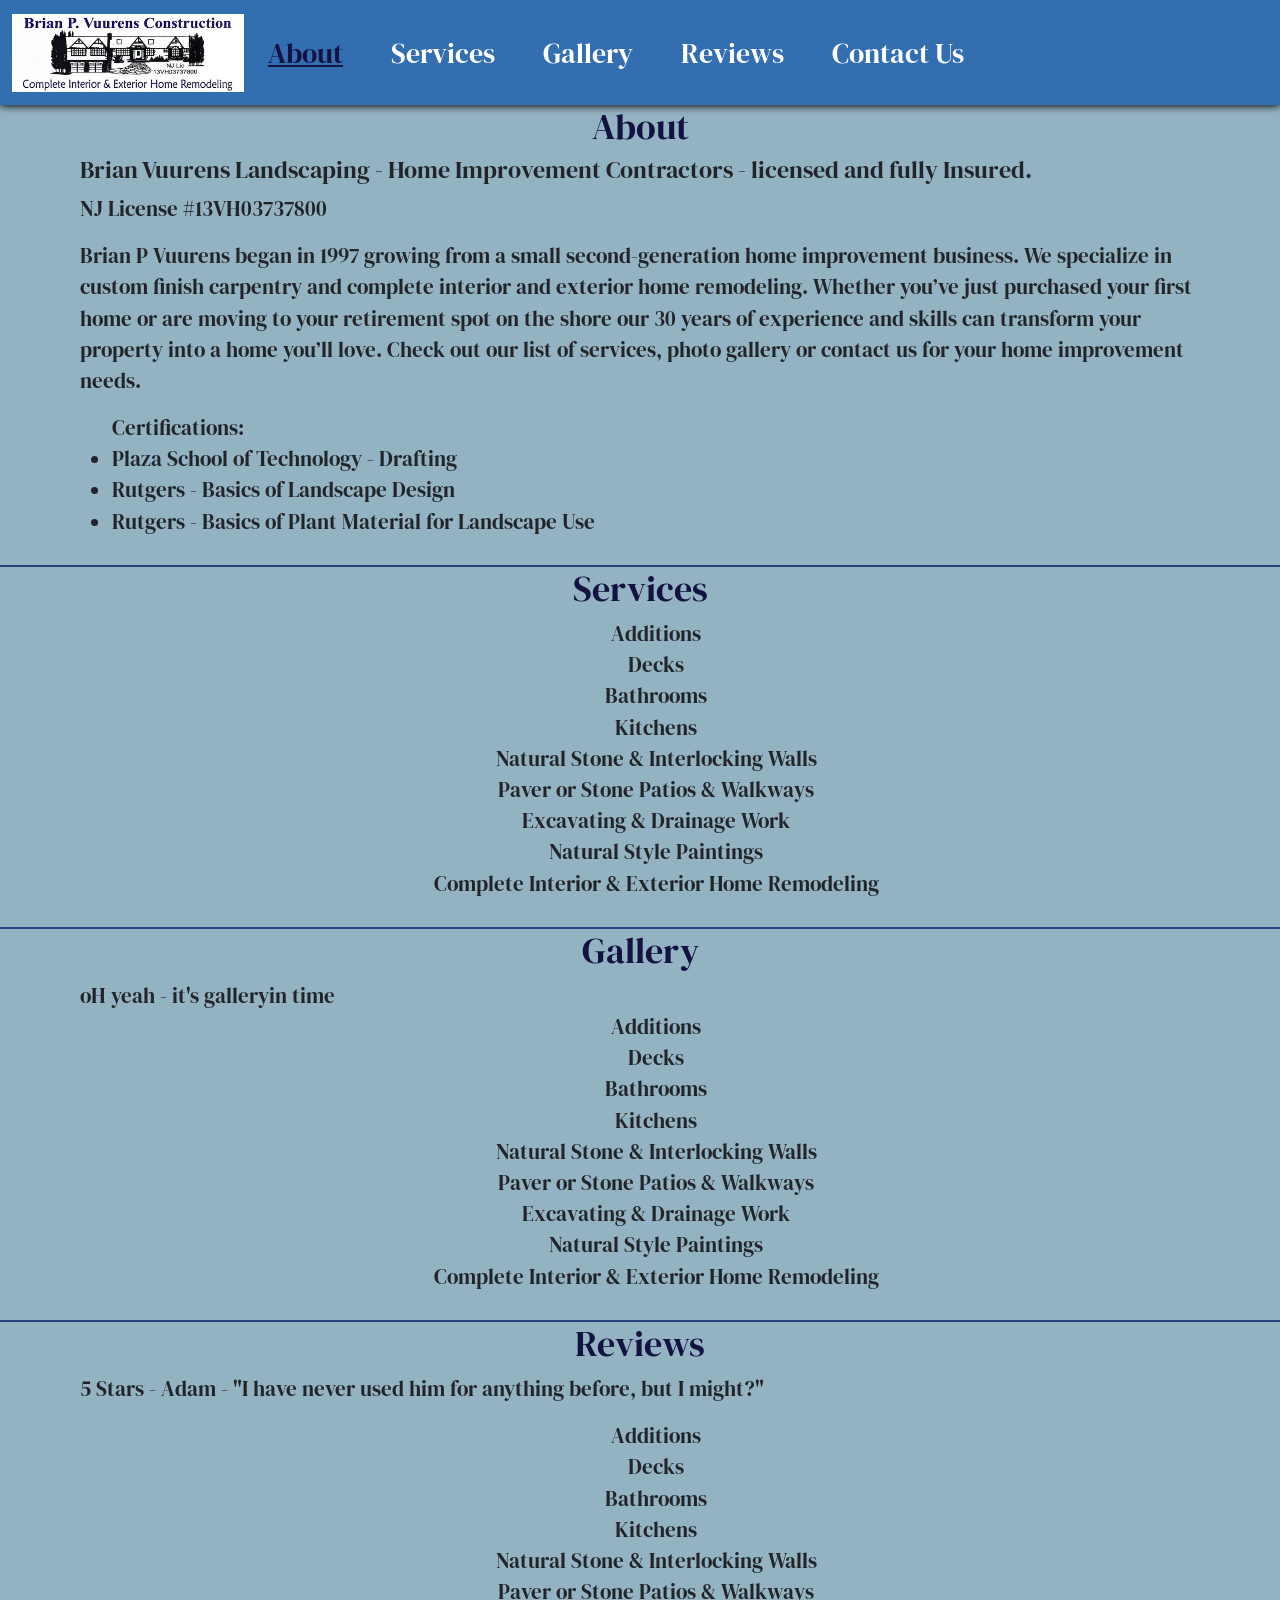
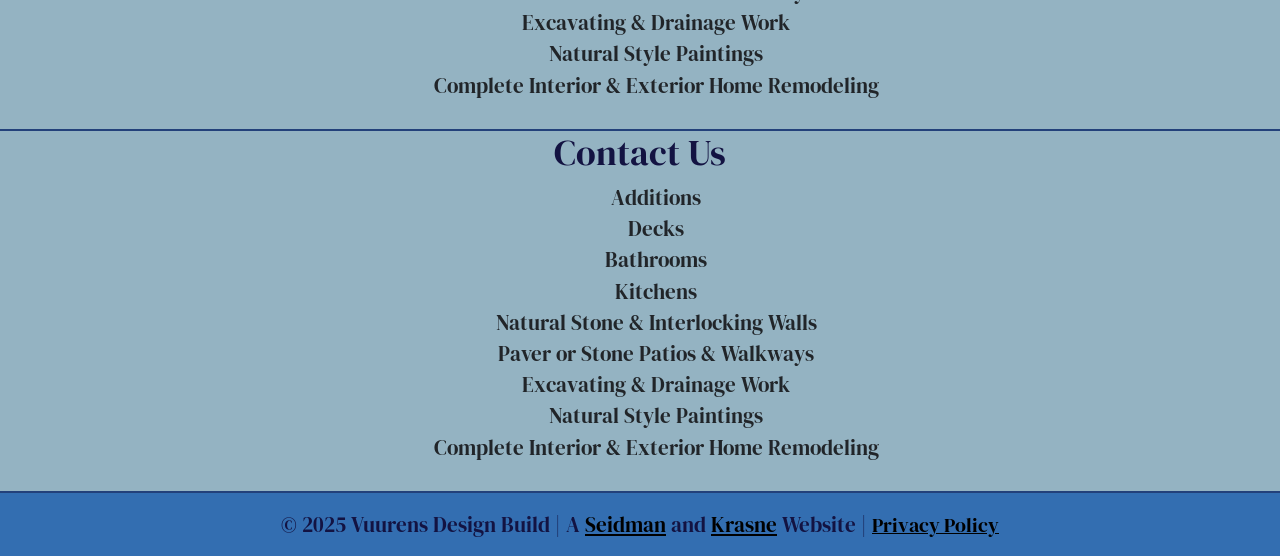
==== index.html @ 0d165ad2 "Add some pics and stuff" ====
<!DOCTYPE html>
<html lang="en">
<head>
  <meta charset="UTF-8">
  <meta name="viewport" content="width=device-width, initial-scale=1.0">
  <title>Vuurens Design Build</title>
  <link href="https://cdn.jsdelivr.net/npm/bootstrap@5.3.8/dist/css/bootstrap.min.css" rel="stylesheet" integrity="sha384-sRIl4kxILFvY47J16cr9ZwB07vP4J8+LH7qKQnuqkuIAvNWLzeN8tE5YBujZqJLB" crossorigin="anonymous">
  <link rel="stylesheet" href="styles.css">
  <link rel="apple-touch-icon" sizes="180x180" href="apple-touch-icon.png">
  <link rel="icon" type="image/png" sizes="32x32" href="favicon-32x32.png">
  <link rel="icon" type="image/png" sizes="16x16" href="favicon-16x16.png">
  <link rel="preconnect" href="https://fonts.googleapis.com">
  <link rel="preconnect" href="https://fonts.gstatic.com" crossorigin>
  <link href="https://fonts.googleapis.com/css2?family=DM+Serif+Display:ital@0;1&display=swap" rel="stylesheet">
  <link rel="manifest" href="/site.webmanifest">
  <script src="/images/images-list.js"></script>
  <script src="https://ajax.googleapis.com/ajax/libs/jquery/3.7.1/jquery.min.js"></script>
</head>
<body>
  <nav class="navbar navbar-expand-lg">
    <div class="container-fluid">
      <a class="navbar-brand" href="#">
        <!-- TODO Fix the size -->
        <img src="logo.png" alt="Logo" width="232" height="78" class="d-inline-block align-text-top">
      </a>
      <button class="navbar-toggler" type="button" data-bs-toggle="collapse" data-bs-target="#navbarNav" aria-controls="navbarNav" aria-expanded="false" aria-label="Toggle navigation">
        <span class="navbar-toggler-icon"></span>
      </button>
      <div class="collapse navbar-collapse" id="navbarNav">
        <ul class="navbar-nav">
          <li class="nav-item">
            <a class="nav-link active" aria-current="page" href="#about">About</a>
          </li>
          <li class="nav-item">
            <a class="nav-link" href="#services">Services</a>
          </li>
          <li class="nav-item">
            <a class="nav-link" href="#gallery">Gallery</a>
          </li>
          <li class="nav-item">
            <a class="nav-link" href="#reviews">Reviews</a>
          </li>
          <li class="nav-item">
            <a class="nav-link" href="#contactUs">Contact Us</a>
          </li>
        </ul>
      </div>
    </div>
  </nav>

  <div id="about" class="card">
    <h1>About</h1>
    <h4>Brian Vuurens Landscaping - Home Improvement Contractors - licensed and fully Insured.</h2>
    <p>NJ License #13VH03737800</p>
    <p>Brian P Vuurens began in 1997 growing from a small second-generation home improvement business. We specialize in custom finish carpentry and complete interior and exterior home remodeling. Whether you’ve just purchased your first home or are moving to your retirement spot on the shore our 30 years of experience and skills can transform your property into a home you’ll love. Check out our list of services, photo gallery or contact us for your home improvement needs.</p>
    <ul>
      Certifications:
      <li>Plaza School of Technology - Drafting</li>
      <li>Rutgers - Basics of Landscape Design</li>
      <li>Rutgers - Basics of Plant Material for Landscape Use</li>
    </ul>
  </div>

  <div id="services" class="card">
    <h1>Services</h1>
    <ul id="offered-services" class="text-center">
      <li>Additions</li>
      <li>Decks</li>
      <li>Bathrooms</li>
      <li>Kitchens</li>
      <li>Natural Stone & Interlocking Walls</li>
      <li>Paver or Stone Patios & Walkways</li>
      <li>Excavating & Drainage Work</li>
      <li>Natural Style Paintings</li>
      <li>Complete Interior & Exterior Home Remodeling</li>
    </ul>
  </div>

  <div id="gallery" class="card">
    <h1>Gallery</h1>
    <div id="tempLinks"></div>
    oH yeah - it's galleryin time
    <ul id="offered-services" class="text-center">
      <li>Additions</li>
      <li>Decks</li>
      <li>Bathrooms</li>
      <li>Kitchens</li>
      <li>Natural Stone & Interlocking Walls</li>
      <li>Paver or Stone Patios & Walkways</li>
      <li>Excavating & Drainage Work</li>
      <li>Natural Style Paintings</li>
      <li>Complete Interior & Exterior Home Remodeling</li>
    </ul>
  </div>

  <div id="reviews" class="card">
    <h1>Reviews</h1>
    <p>5 Stars - Adam - "I have never used him for anything before, but I might?"</p>
    <ul id="offered-services" class="text-center">
      <li>Additions</li>
      <li>Decks</li>
      <li>Bathrooms</li>
      <li>Kitchens</li>
      <li>Natural Stone & Interlocking Walls</li>
      <li>Paver or Stone Patios & Walkways</li>
      <li>Excavating & Drainage Work</li>
      <li>Natural Style Paintings</li>
      <li>Complete Interior & Exterior Home Remodeling</li>
    </ul>
  </div>

  <div id="contactUs" class="card">
    <h1>Contact Us</h1>
    <ul id="offered-services" class="text-center">
      <li>Additions</li>
      <li>Decks</li>
      <li>Bathrooms</li>
      <li>Kitchens</li>
      <li>Natural Stone & Interlocking Walls</li>
      <li>Paver or Stone Patios & Walkways</li>
      <li>Excavating & Drainage Work</li>
      <li>Natural Style Paintings</li>
      <li>Complete Interior & Exterior Home Remodeling</li>
    </ul>
  </div>

  <footer class="text-center text-lg-start">
    <div class="text-center p-3">
      © 2025 Vuurens Design Build | A <a href="https://seidman-ad.am" target="_blank" style="color: black;">Seidman</a> and <a href="https://zachkrasne.com" target="_blank" style="color: black;">Krasne</a> Website | <a href="/privacy.html" target="_blank" style="font-size: 0.95em; color: black;">Privacy Policy</a>
    </div>
  </footer>

  <script>
    $(document).ready(() => {
      $('a.nav-link').click(function() {
        $('a.nav-link').removeClass('active')
        $(this).addClass('active')
      })
    })
  </script>
<!-- Bootstrap Scripts -->
  <script src="https://cdn.jsdelivr.net/npm/bootstrap@5.3.8/dist/js/bootstrap.bundle.min.js" integrity="sha384-FKyoEForCGlyvwx9Hj09JcYn3nv7wiPVlz7YYwJrWVcXK/BmnVDxM+D2scQbITxI" crossorigin="anonymous"></script>
  <script src="https://cdn.jsdelivr.net/npm/@popperjs/core@2.11.8/dist/umd/popper.min.js" integrity="sha384-I7E8VVD/ismYTF4hNIPjVp/Zjvgyol6VFvRkX/vR+Vc4jQkC+hVqc2pM8ODewa9r" crossorigin="anonymous"></script>
  <script src="https://cdn.jsdelivr.net/npm/bootstrap@5.3.8/dist/js/bootstrap.min.js" integrity="sha384-G/EV+4j2dNv+tEPo3++6LCgdCROaejBqfUeNjuKAiuXbjrxilcCdDz6ZAVfHWe1Y" crossorigin="anonymous"></script>
</body>
</html>
---- styles.css ----
:root {
    /* Color Palette */
    --main-blue: #336EB1;
    --black: #000000;
    --white: #FFFFFF;
    --dark-blue: #23417A;
    --darker-blue: #131342;
    --blue-gray: #526586;
    --light-blue: #94B3C2;
}

.navbar {
    position: sticky;
    top: 0;
    box-shadow: 0 1px 8px var(--black);
    z-index: 9;
}

nav {
    background-color: var(--main-blue);
}

body {
    background-color: var(--light-blue);
    color: var(--darker-blue);
    font-family: "DM Serif Display", serif;
    font-weight: 400;
    font-size: 1.3rem;
}

ul {
    li {
        .nav-link {
            color: var(--white);
            font-size: 1.75rem;
            margin-right: 2rem;
        }
        
        .active {
            color: var(--darker-blue) !important;
            text-decoration: underline;
        }
    }
}

.card {
    background-color: var(--light-blue);
    /* color: var(--darker-blue); */
    padding: 0.75rem 5rem;
    border: none;
    border-bottom: 2px solid var(--dark-blue);
    border-radius: 0;
    h1 {
        text-align: center;
        font-size: 2.25rem;
        color: var(--darker-blue);
    }

    padding-top: 100px;
    margin-top: -100px;
    -webkit-background-clip: content-box;
    background-clip: content-box;
}

footer {
    background-color: var(--main-blue);
    width: 100%;
}

ul#offered-services li {
    list-style-type: none;
}
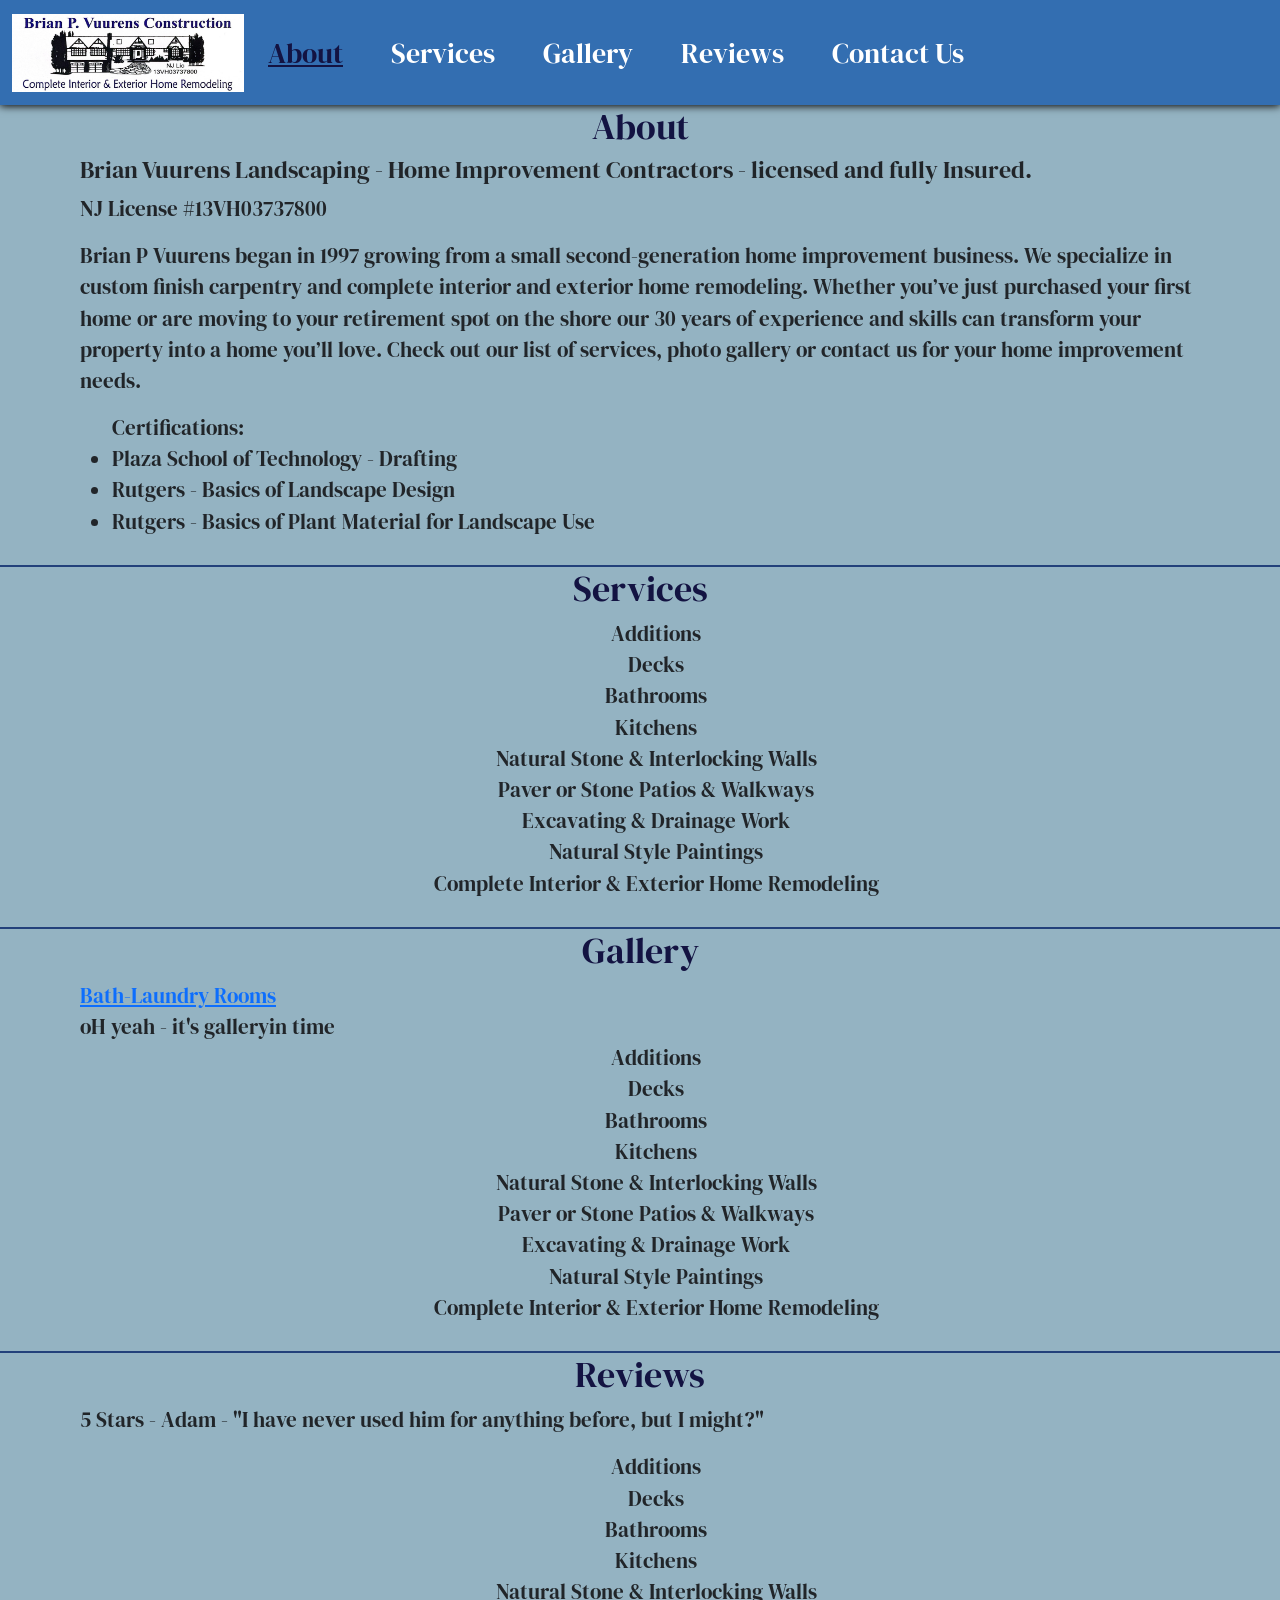
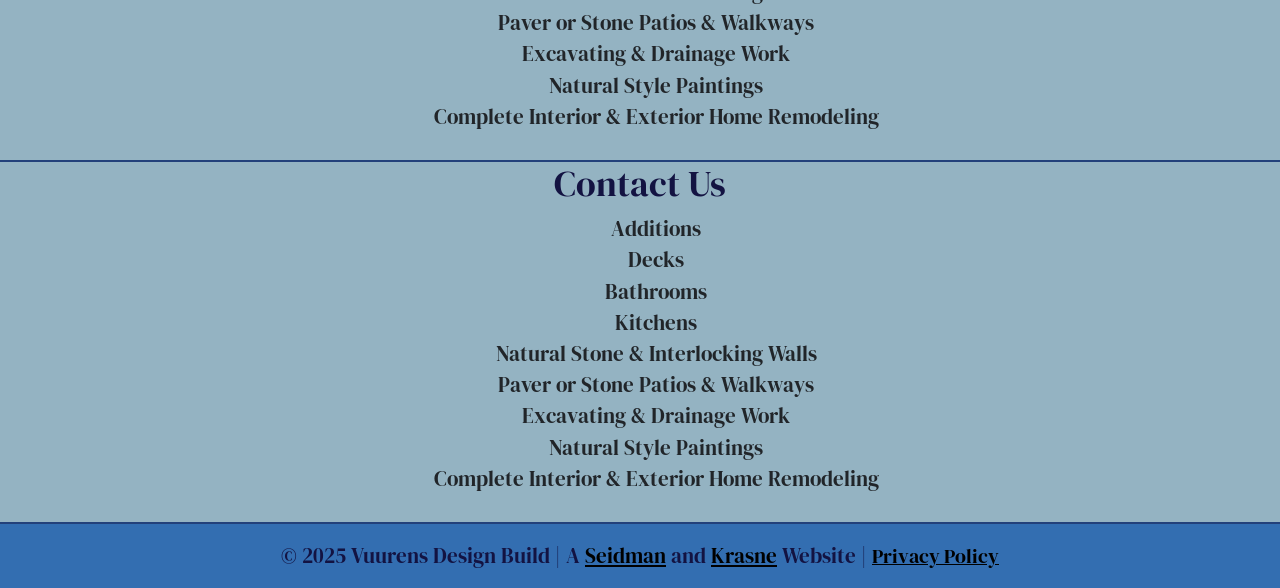
==== commit 441bd63a: "Add more jquery to load images" ====
--- a/index.html
+++ b/index.html
@@ -21,7 +21,7 @@
     <div class="container-fluid">
       <a class="navbar-brand" href="#">
         <!-- TODO Fix the size -->
-        <img src="logo.png" alt="Logo" width="232" height="78" class="d-inline-block align-text-top">
+        <img src="logo.png" alt="Logo" width="232" height="78" class="d-inline-block align-text-top" id="main-logo">
       </a>
       <button class="navbar-toggler" type="button" data-bs-toggle="collapse" data-bs-target="#navbarNav" aria-controls="navbarNav" aria-expanded="false" aria-label="Toggle navigation">
         <span class="navbar-toggler-icon"></span>
@@ -126,7 +126,7 @@
 
   <footer class="text-center text-lg-start">
     <div class="text-center p-3">
-      © 2025 Vuurens Design Build | A <a href="https://seidman-ad.am" target="_blank" style="color: black;">Seidman</a> and <a href="https://zachkrasne.com" target="_blank" style="color: black;">Krasne</a> Website | <a href="/privacy.html" target="_blank" style="font-size: 0.95em; color: black;">Privacy Policy</a>
+      © 2025 Vuurens Design Build | A <a href="https://seidman-ad.am/" target="_blank" style="color: black;">Seidman</a> and <a href="https://zachkrasne.com/" target="_blank" style="color: black;">Krasne</a> Website | <a href="/privacy.html" target="_blank" style="font-size: 0.95em; color: black;">Privacy Policy</a>
     </div>
   </footer>
 
@@ -136,6 +136,16 @@
         $('a.nav-link').removeClass('active')
         $(this).addClass('active')
       })
+      $('img#main-logo').click(function() {
+        $('a.nav-link').removeClass('active')
+      })
+      if (typeof galleryPhotos !== 'object') {
+        console.error('Cannot load gallery!');
+        return;
+      }
+      Object.entries(galleryPhotos).forEach(([name, obj]) => {
+        $('div#tempLinks').append(`<a href="gallery.html?${name}">${obj.title}</a>`)
+      });
     })
   </script>
 <!-- Bootstrap Scripts -->
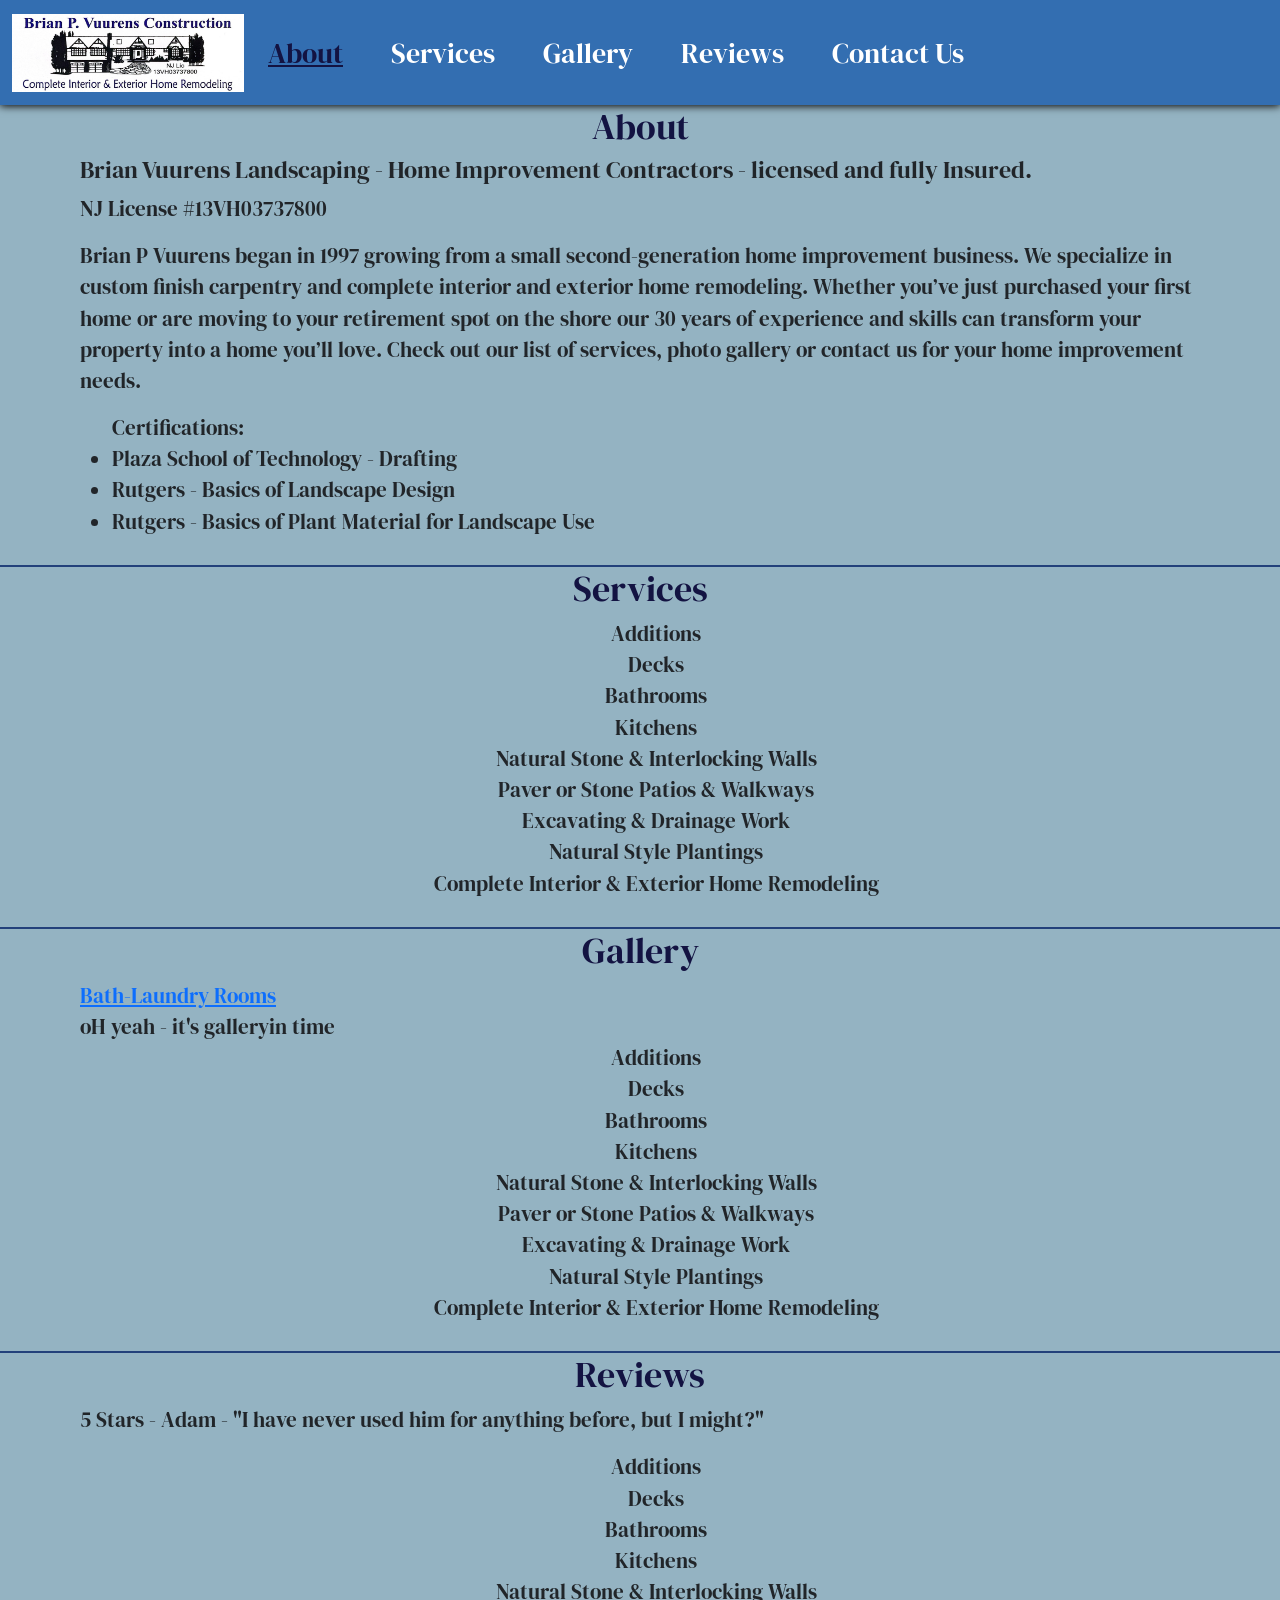
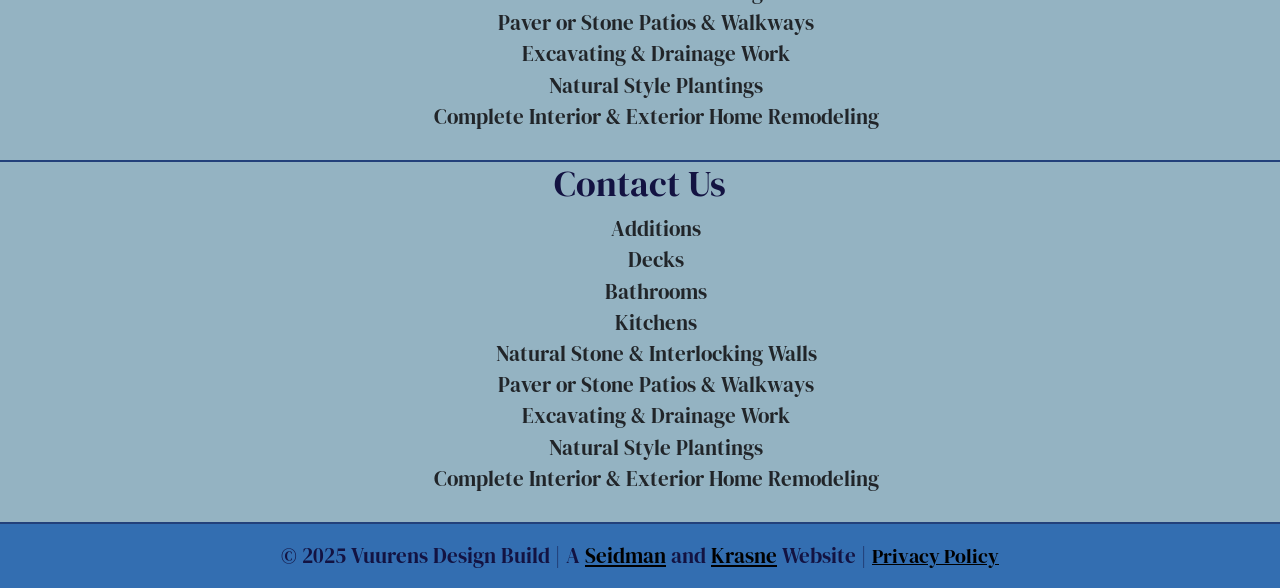
==== commit 211dc60b: "Paintings" ====
--- a/index.html
+++ b/index.html
@@ -71,7 +71,7 @@
       <li>Natural Stone & Interlocking Walls</li>
       <li>Paver or Stone Patios & Walkways</li>
       <li>Excavating & Drainage Work</li>
-      <li>Natural Style Paintings</li>
+      <li>Natural Style Plantings</li>
       <li>Complete Interior & Exterior Home Remodeling</li>
     </ul>
   </div>
@@ -88,7 +88,7 @@
       <li>Natural Stone & Interlocking Walls</li>
       <li>Paver or Stone Patios & Walkways</li>
       <li>Excavating & Drainage Work</li>
-      <li>Natural Style Paintings</li>
+      <li>Natural Style Plantings</li>
       <li>Complete Interior & Exterior Home Remodeling</li>
     </ul>
   </div>
@@ -104,7 +104,7 @@
       <li>Natural Stone & Interlocking Walls</li>
       <li>Paver or Stone Patios & Walkways</li>
       <li>Excavating & Drainage Work</li>
-      <li>Natural Style Paintings</li>
+      <li>Natural Style Plantings</li>
       <li>Complete Interior & Exterior Home Remodeling</li>
     </ul>
   </div>
@@ -119,7 +119,7 @@
       <li>Natural Stone & Interlocking Walls</li>
       <li>Paver or Stone Patios & Walkways</li>
       <li>Excavating & Drainage Work</li>
-      <li>Natural Style Paintings</li>
+      <li>Natural Style Plantings</li>
       <li>Complete Interior & Exterior Home Remodeling</li>
     </ul>
   </div>
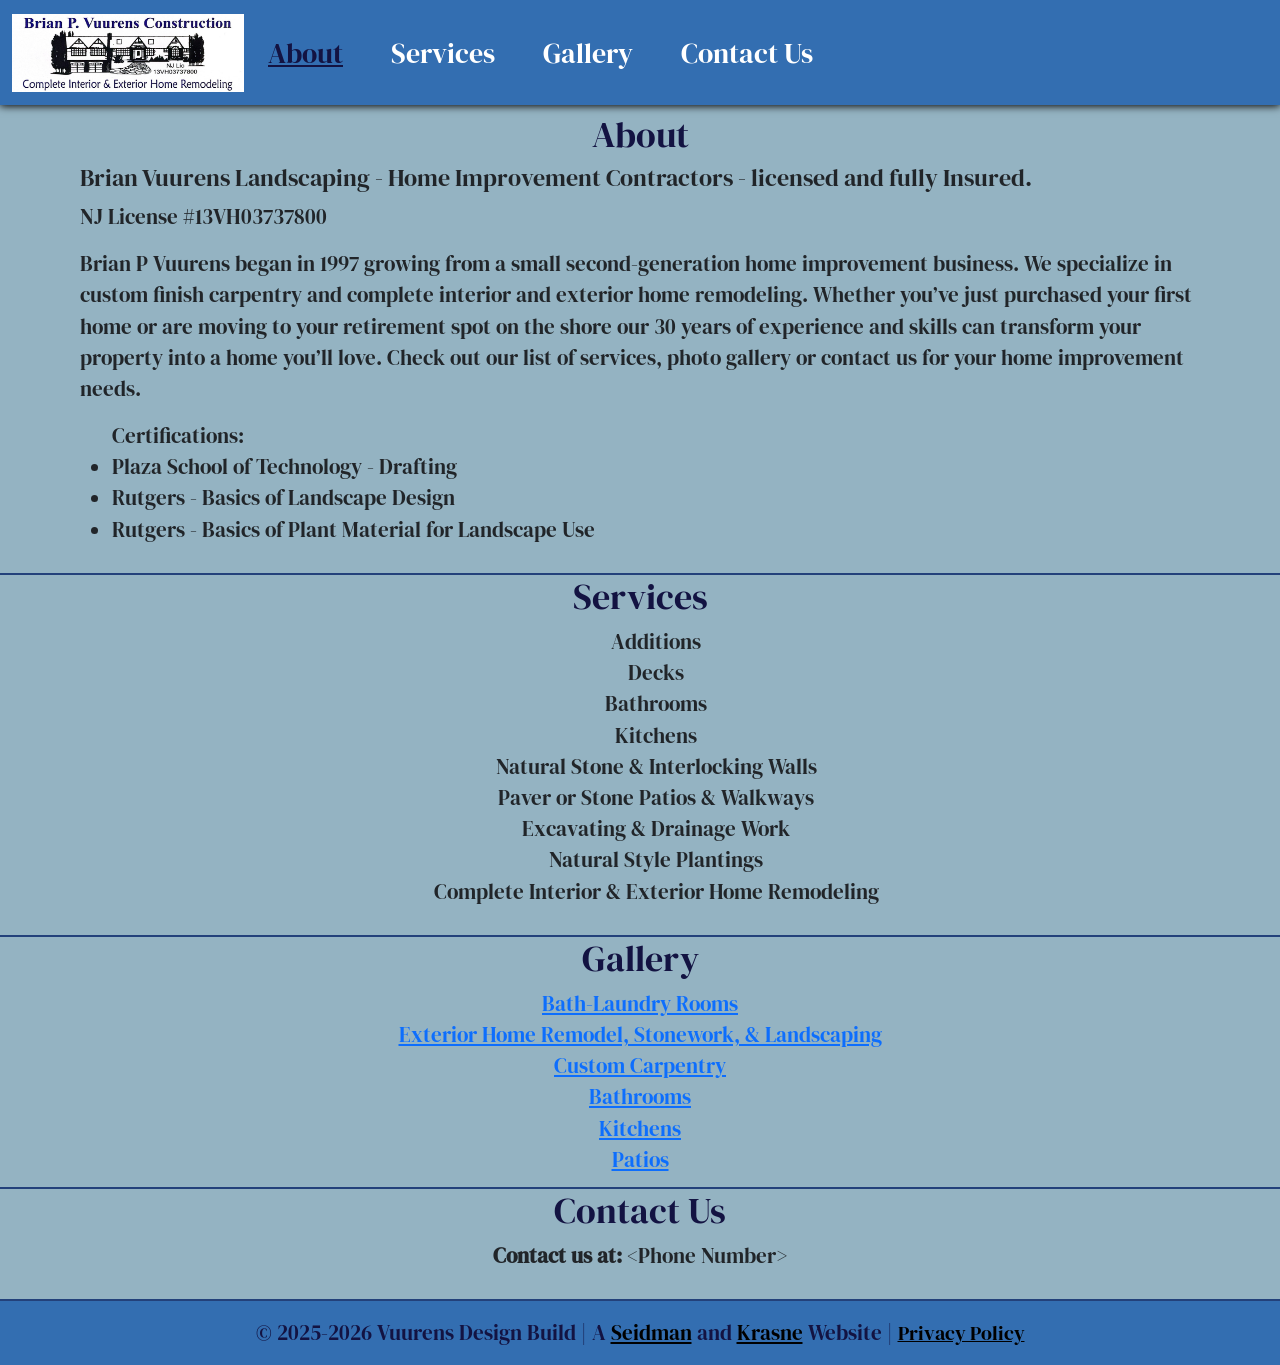
==== commit 0a9587a3: "Adjust for new pictures/remove reviews" ====
--- a/index.html
+++ b/index.html
@@ -17,7 +17,7 @@
   <script src="https://ajax.googleapis.com/ajax/libs/jquery/3.7.1/jquery.min.js"></script>
 </head>
 <body>
-  <nav class="navbar navbar-expand-lg">
+  <nav class="navbar navbar-expand-lg mb-2">
     <div class="container-fluid">
       <a class="navbar-brand" href="#">
         <!-- TODO Fix the size -->
@@ -36,9 +36,6 @@
           </li>
           <li class="nav-item">
             <a class="nav-link" href="#gallery">Gallery</a>
-          </li>
-          <li class="nav-item">
-            <a class="nav-link" href="#reviews">Reviews</a>
           </li>
           <li class="nav-item">
             <a class="nav-link" href="#contactUs">Contact Us</a>
@@ -78,55 +75,21 @@
 
   <div id="gallery" class="card">
     <h1>Gallery</h1>
-    <div id="tempLinks"></div>
-    oH yeah - it's galleryin time
-    <ul id="offered-services" class="text-center">
-      <li>Additions</li>
-      <li>Decks</li>
-      <li>Bathrooms</li>
-      <li>Kitchens</li>
-      <li>Natural Stone & Interlocking Walls</li>
-      <li>Paver or Stone Patios & Walkways</li>
-      <li>Excavating & Drainage Work</li>
-      <li>Natural Style Plantings</li>
-      <li>Complete Interior & Exterior Home Remodeling</li>
-    </ul>
-  </div>
-
-  <div id="reviews" class="card">
-    <h1>Reviews</h1>
-    <p>5 Stars - Adam - "I have never used him for anything before, but I might?"</p>
-    <ul id="offered-services" class="text-center">
-      <li>Additions</li>
-      <li>Decks</li>
-      <li>Bathrooms</li>
-      <li>Kitchens</li>
-      <li>Natural Stone & Interlocking Walls</li>
-      <li>Paver or Stone Patios & Walkways</li>
-      <li>Excavating & Drainage Work</li>
-      <li>Natural Style Plantings</li>
-      <li>Complete Interior & Exterior Home Remodeling</li>
-    </ul>
+    <div id="galleryLinks" class="text-center"></div>
   </div>
 
   <div id="contactUs" class="card">
     <h1>Contact Us</h1>
-    <ul id="offered-services" class="text-center">
-      <li>Additions</li>
-      <li>Decks</li>
-      <li>Bathrooms</li>
-      <li>Kitchens</li>
-      <li>Natural Stone & Interlocking Walls</li>
-      <li>Paver or Stone Patios & Walkways</li>
-      <li>Excavating & Drainage Work</li>
-      <li>Natural Style Plantings</li>
-      <li>Complete Interior & Exterior Home Remodeling</li>
-    </ul>
+    <div id="offered-services" class="text-center">
+      <p>
+        <strong>Contact us at:</strong> &lt;Phone Number&gt;
+      </p>
+    </div>
   </div>
 
   <footer class="text-center text-lg-start">
     <div class="text-center p-3">
-      © 2025 Vuurens Design Build | A <a href="https://seidman-ad.am/" target="_blank" style="color: black;">Seidman</a> and <a href="https://zachkrasne.com/" target="_blank" style="color: black;">Krasne</a> Website | <a href="/privacy.html" target="_blank" style="font-size: 0.95em; color: black;">Privacy Policy</a>
+      © 2025-2026 Vuurens Design Build | A <a href="https://seidman-ad.am/" target="_blank" style="color: black;">Seidman</a> and <a href="https://zachkrasne.com/" target="_blank" style="color: black;">Krasne</a> Website | <a href="/privacy" target="_blank" style="font-size: 0.95em; color: black;">Privacy Policy</a>
     </div>
   </footer>
 
@@ -144,7 +107,7 @@
         return;
       }
       Object.entries(galleryPhotos).forEach(([name, obj]) => {
-        $('div#tempLinks').append(`<a href="gallery.html?${name}">${obj.title}</a>`)
+        $('div#galleryLinks').append(`<a href="gallery?${name}">${obj.title}</a><br>`)
       });
     })
   </script>
@@ -153,4 +116,4 @@
   <script src="https://cdn.jsdelivr.net/npm/@popperjs/core@2.11.8/dist/umd/popper.min.js" integrity="sha384-I7E8VVD/ismYTF4hNIPjVp/Zjvgyol6VFvRkX/vR+Vc4jQkC+hVqc2pM8ODewa9r" crossorigin="anonymous"></script>
   <script src="https://cdn.jsdelivr.net/npm/bootstrap@5.3.8/dist/js/bootstrap.min.js" integrity="sha384-G/EV+4j2dNv+tEPo3++6LCgdCROaejBqfUeNjuKAiuXbjrxilcCdDz6ZAVfHWe1Y" crossorigin="anonymous"></script>
 </body>
-</html>+</html>
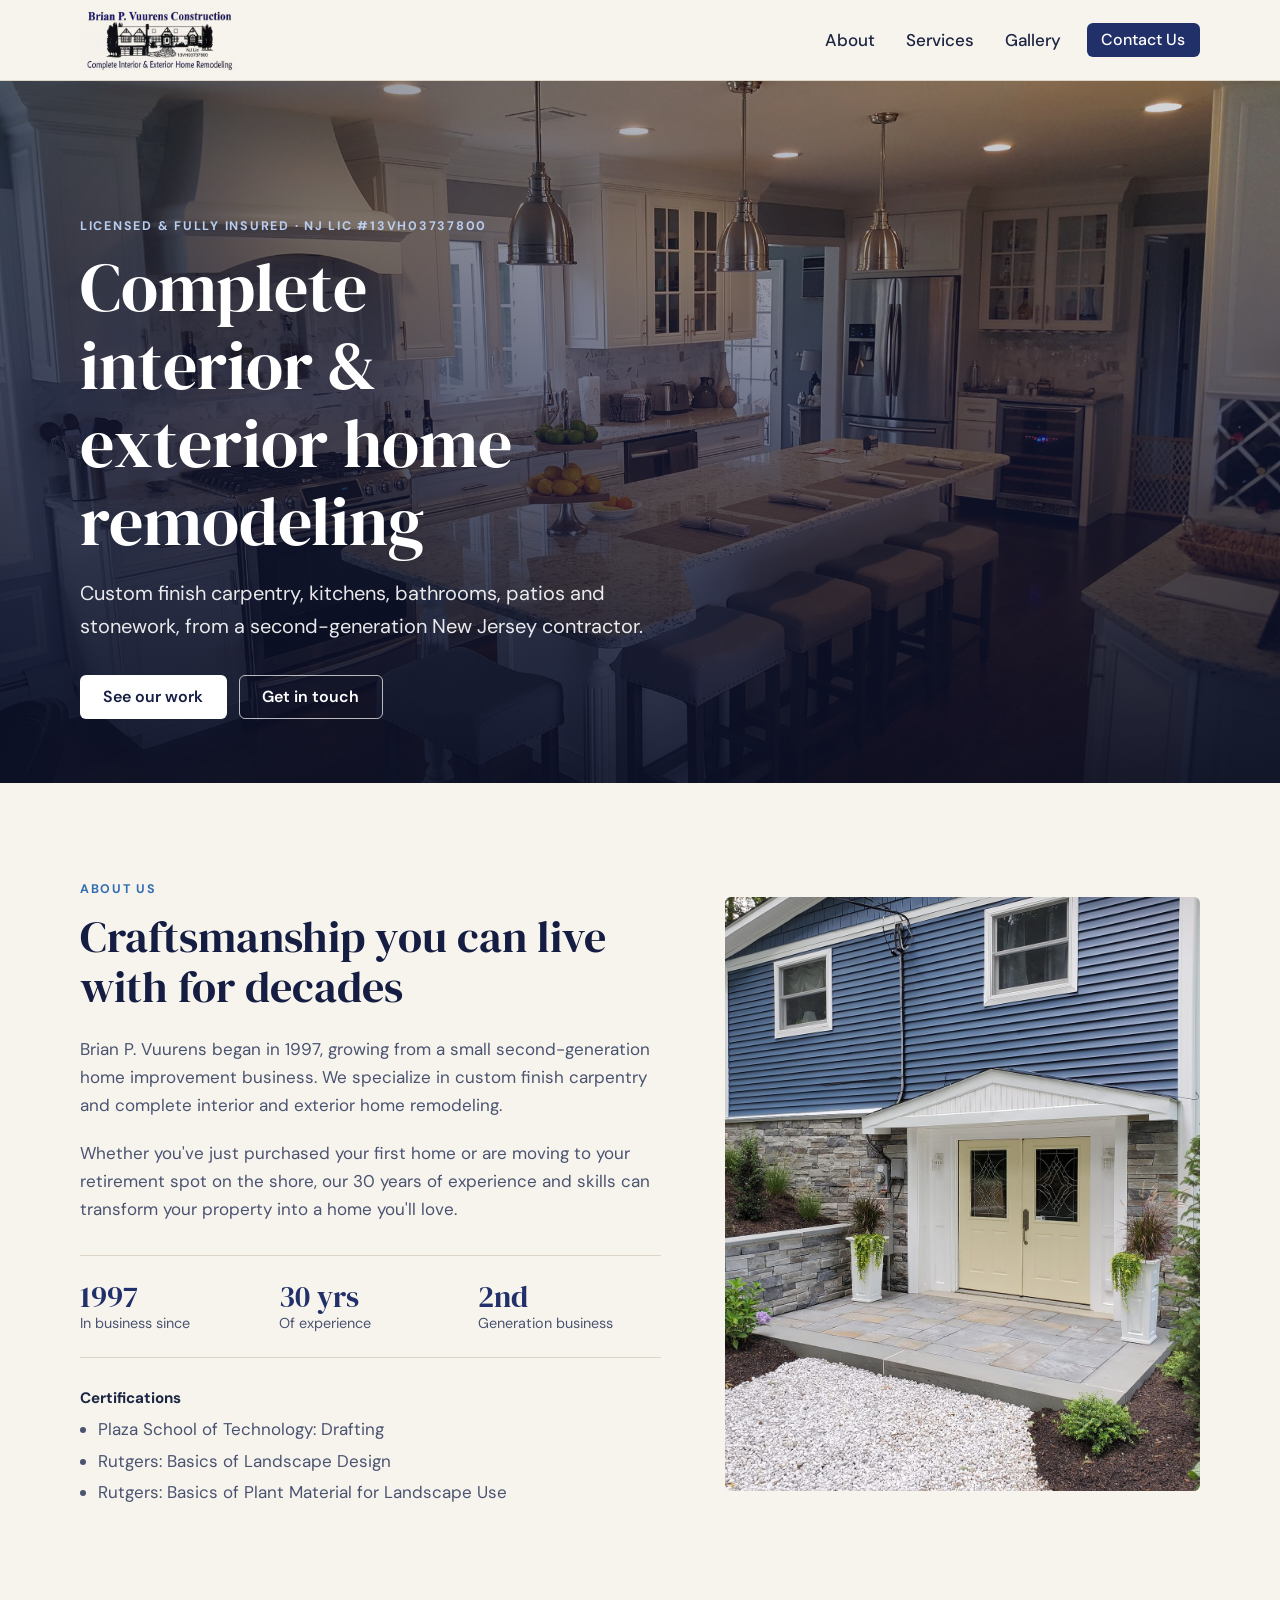
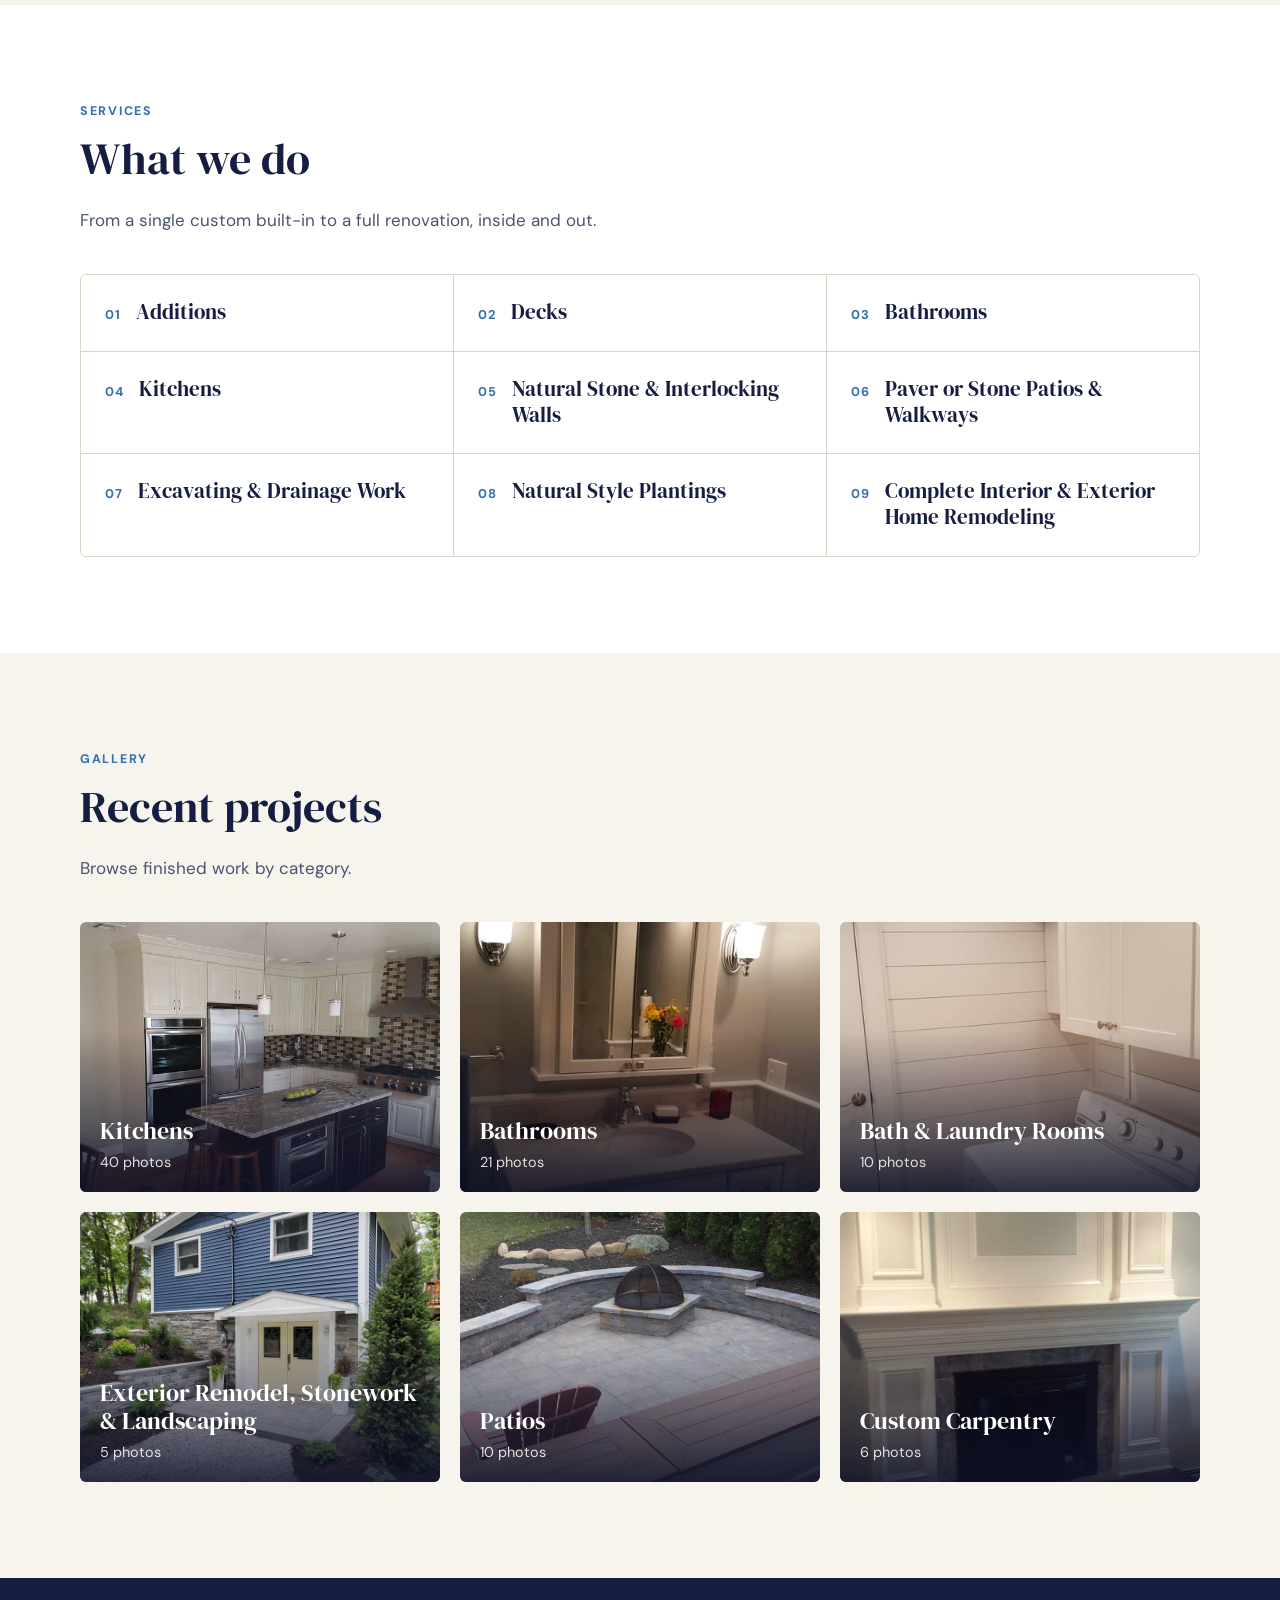
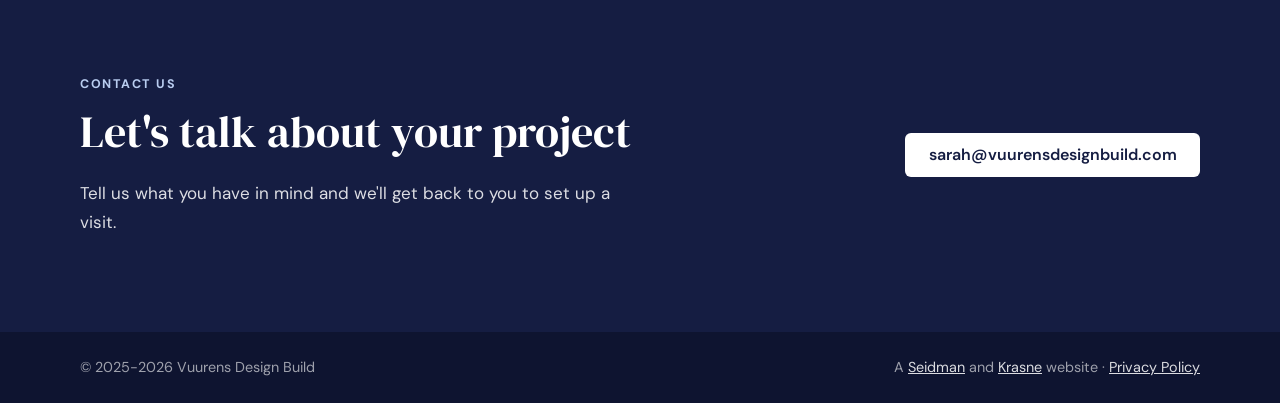
==== commit e6db2d7a: "Finish site" ====
--- a/index.html
+++ b/index.html
@@ -3,117 +3,156 @@
 <head>
   <meta charset="UTF-8">
   <meta name="viewport" content="width=device-width, initial-scale=1.0">
-  <title>Vuurens Design Build</title>
-  <link href="https://cdn.jsdelivr.net/npm/bootstrap@5.3.8/dist/css/bootstrap.min.css" rel="stylesheet" integrity="sha384-sRIl4kxILFvY47J16cr9ZwB07vP4J8+LH7qKQnuqkuIAvNWLzeN8tE5YBujZqJLB" crossorigin="anonymous">
-  <link rel="stylesheet" href="styles.css">
-  <link rel="apple-touch-icon" sizes="180x180" href="apple-touch-icon.png">
-  <link rel="icon" type="image/png" sizes="32x32" href="favicon-32x32.png">
-  <link rel="icon" type="image/png" sizes="16x16" href="favicon-16x16.png">
+  <title>Vuurens Design Build | Home Remodeling &amp; Custom Carpentry in NJ</title>
+  <meta name="description" content="Brian P. Vuurens Construction: licensed and fully insured New Jersey home improvement contractor specializing in custom finish carpentry, kitchens, bathrooms, patios, stonework and complete interior and exterior remodeling.">
+  <meta name="theme-color" content="#f7f4ee">
+  <link rel="apple-touch-icon" sizes="180x180" href="/apple-touch-icon.png">
+  <link rel="icon" type="image/png" sizes="32x32" href="/favicon-32x32.png">
+  <link rel="icon" type="image/png" sizes="16x16" href="/favicon-16x16.png">
+  <link rel="manifest" href="/site.webmanifest">
   <link rel="preconnect" href="https://fonts.googleapis.com">
   <link rel="preconnect" href="https://fonts.gstatic.com" crossorigin>
-  <link href="https://fonts.googleapis.com/css2?family=DM+Serif+Display:ital@0;1&display=swap" rel="stylesheet">
-  <link rel="manifest" href="/site.webmanifest">
-  <script src="/images/images-list.js"></script>
-  <script src="https://ajax.googleapis.com/ajax/libs/jquery/3.7.1/jquery.min.js"></script>
+  <link href="https://fonts.googleapis.com/css2?family=DM+Sans:opsz,wght@9..40,400;9..40,500;9..40,600;9..40,700&family=DM+Serif+Display&display=swap" rel="stylesheet">
+  <link rel="stylesheet" href="styles.css">
 </head>
 <body>
-  <nav class="navbar navbar-expand-lg mb-2">
-    <div class="container-fluid">
-      <a class="navbar-brand" href="#">
-        <!-- TODO Fix the size -->
-        <img src="logo.png" alt="Logo" width="232" height="78" class="d-inline-block align-text-top" id="main-logo">
+  <header class="site-header">
+    <div class="wrap">
+      <a class="brand" href="#top" aria-label="Brian P. Vuurens Construction, home">
+        <img src="logo.png" alt="Brian P. Vuurens Construction" width="1696" height="656">
       </a>
-      <button class="navbar-toggler" type="button" data-bs-toggle="collapse" data-bs-target="#navbarNav" aria-controls="navbarNav" aria-expanded="false" aria-label="Toggle navigation">
-        <span class="navbar-toggler-icon"></span>
+      <button class="nav-toggle" type="button" aria-label="Menu" aria-expanded="false" aria-controls="site-nav">
+        <svg class="icon-open" viewBox="0 0 24 24" fill="none" stroke="currentColor" stroke-width="2" stroke-linecap="round"><path d="M4 7h16M4 12h16M4 17h16"/></svg>
+        <svg class="icon-close" viewBox="0 0 24 24" fill="none" stroke="currentColor" stroke-width="2" stroke-linecap="round"><path d="M6 6l12 12M18 6L6 18"/></svg>
       </button>
-      <div class="collapse navbar-collapse" id="navbarNav">
-        <ul class="navbar-nav">
-          <li class="nav-item">
-            <a class="nav-link active" aria-current="page" href="#about">About</a>
-          </li>
-          <li class="nav-item">
-            <a class="nav-link" href="#services">Services</a>
-          </li>
-          <li class="nav-item">
-            <a class="nav-link" href="#gallery">Gallery</a>
-          </li>
-          <li class="nav-item">
-            <a class="nav-link" href="#contactUs">Contact Us</a>
-          </li>
+      <nav class="site-nav" id="site-nav">
+        <ul>
+          <li><a href="#about">About</a></li>
+          <li><a href="#services">Services</a></li>
+          <li><a href="#gallery">Gallery</a></li>
+          <li><a class="btn btn-primary" href="#contact">Contact Us</a></li>
+        </ul>
+      </nav>
+    </div>
+  </header>
+
+  <main id="top">
+    <section class="hero">
+      <div class="wrap">
+        <span class="eyebrow">Licensed &amp; fully insured &middot; NJ Lic #13VH03737800</span>
+        <h1>Complete interior &amp; exterior home remodeling</h1>
+        <p>Custom finish carpentry, kitchens, bathrooms, patios and stonework, from a second-generation New Jersey contractor.</p>
+        <div class="hero-actions">
+          <a class="btn btn-light" href="#gallery">See our work</a>
+          <a class="btn btn-ghost" href="#contact">Get in touch</a>
+        </div>
+      </div>
+    </section>
+
+    <section id="about" class="section">
+      <div class="wrap about-grid">
+        <div>
+          <span class="eyebrow">About us</span>
+          <h2 class="section-title">Craftsmanship you can live with for decades</h2>
+          <p>Brian P. Vuurens began in 1997, growing from a small second-generation home improvement business. We specialize in custom finish carpentry and complete interior and exterior home remodeling.</p>
+          <p>Whether you've just purchased your first home or are moving to your retirement spot on the shore, our 30 years of experience and skills can transform your property into a home you'll love.</p>
+
+          <div class="facts">
+            <div><strong>1997</strong><span>In business since</span></div>
+            <div><strong>30 yrs</strong><span>Of experience</span></div>
+            <div><strong>2nd</strong><span>Generation business</span></div>
+          </div>
+
+          <div class="certs">
+            <h3>Certifications</h3>
+            <ul>
+              <li>Plaza School of Technology: Drafting</li>
+              <li>Rutgers: Basics of Landscape Design</li>
+              <li>Rutgers: Basics of Plant Material for Landscape Use</li>
+            </ul>
+          </div>
+        </div>
+        <div class="about-photo">
+          <img src="images/web/large/exterior/20200818_154414.jpg" alt="Finished exterior remodel with stone steps, patio and new plantings" loading="lazy">
+        </div>
+      </div>
+    </section>
+
+    <section id="services" class="section section-alt">
+      <div class="wrap">
+        <div class="section-head">
+          <span class="eyebrow">Services</span>
+          <h2>What we do</h2>
+          <p>From a single custom built-in to a full renovation, inside and out.</p>
+        </div>
+        <ul class="services">
+          <li>Additions</li>
+          <li>Decks</li>
+          <li>Bathrooms</li>
+          <li>Kitchens</li>
+          <li>Natural Stone &amp; Interlocking Walls</li>
+          <li>Paver or Stone Patios &amp; Walkways</li>
+          <li>Excavating &amp; Drainage Work</li>
+          <li>Natural Style Plantings</li>
+          <li>Complete Interior &amp; Exterior Home Remodeling</li>
         </ul>
       </div>
-    </div>
-  </nav>
+    </section>
 
-  <div id="about" class="card">
-    <h1>About</h1>
-    <h4>Brian Vuurens Landscaping - Home Improvement Contractors - licensed and fully Insured.</h2>
-    <p>NJ License #13VH03737800</p>
-    <p>Brian P Vuurens began in 1997 growing from a small second-generation home improvement business. We specialize in custom finish carpentry and complete interior and exterior home remodeling. Whether you’ve just purchased your first home or are moving to your retirement spot on the shore our 30 years of experience and skills can transform your property into a home you’ll love. Check out our list of services, photo gallery or contact us for your home improvement needs.</p>
-    <ul>
-      Certifications:
-      <li>Plaza School of Technology - Drafting</li>
-      <li>Rutgers - Basics of Landscape Design</li>
-      <li>Rutgers - Basics of Plant Material for Landscape Use</li>
-    </ul>
-  </div>
+    <section id="gallery" class="section">
+      <div class="wrap">
+        <div class="section-head">
+          <span class="eyebrow">Gallery</span>
+          <h2>Recent projects</h2>
+          <p>Browse finished work by category.</p>
+        </div>
+        <div class="categories" id="categories"></div>
+      </div>
+    </section>
 
-  <div id="services" class="card">
-    <h1>Services</h1>
-    <ul id="offered-services" class="text-center">
-      <li>Additions</li>
-      <li>Decks</li>
-      <li>Bathrooms</li>
-      <li>Kitchens</li>
-      <li>Natural Stone & Interlocking Walls</li>
-      <li>Paver or Stone Patios & Walkways</li>
-      <li>Excavating & Drainage Work</li>
-      <li>Natural Style Plantings</li>
-      <li>Complete Interior & Exterior Home Remodeling</li>
-    </ul>
-  </div>
+    <section id="contact" class="section contact">
+      <div class="wrap contact-inner">
+        <div>
+          <span class="eyebrow">Contact us</span>
+          <h2>Let's talk about your project</h2>
+          <p>Tell us what you have in mind and we'll get back to you to set up a visit.</p>
+        </div>
+        <div class="contact-methods">
+          <!-- TODO: add the phone number, e.g. <a class="btn btn-ghost" href="tel:+15555555555">(555) 555-5555</a> -->
+          <a class="btn btn-light" href="mailto:sarah@vuurensdesignbuild.com">sarah@vuurensdesignbuild.com</a>
+        </div>
+      </div>
+    </section>
+  </main>
 
-  <div id="gallery" class="card">
-    <h1>Gallery</h1>
-    <div id="galleryLinks" class="text-center"></div>
-  </div>
-
-  <div id="contactUs" class="card">
-    <h1>Contact Us</h1>
-    <div id="offered-services" class="text-center">
-      <p>
-        <strong>Contact us at:</strong> &lt;Phone Number&gt;
-      </p>
-    </div>
-  </div>
-
-  <footer class="text-center text-lg-start">
-    <div class="text-center p-3">
-      © 2025-2026 Vuurens Design Build | A <a href="https://seidman-ad.am/" target="_blank" style="color: black;">Seidman</a> and <a href="https://zachkrasne.com/" target="_blank" style="color: black;">Krasne</a> Website | <a href="/privacy" target="_blank" style="font-size: 0.95em; color: black;">Privacy Policy</a>
+  <footer class="site-footer">
+    <div class="wrap">
+      <span>&copy; 2025-2026 Vuurens Design Build</span>
+      <span>A <a href="https://seidman-ad.am/" target="_blank" rel="noopener">Seidman</a> and <a href="https://zachkrasne.com/" target="_blank" rel="noopener">Krasne</a> website &middot; <a href="privacy.html">Privacy Policy</a></span>
     </div>
   </footer>
 
+  <script src="images/images-list.js"></script>
+  <script src="site.js"></script>
   <script>
-    $(document).ready(() => {
-      $('a.nav-link').click(function() {
-        $('a.nav-link').removeClass('active')
-        $(this).addClass('active')
-      })
-      $('img#main-logo').click(function() {
-        $('a.nav-link').removeClass('active')
-      })
-      if (typeof galleryPhotos !== 'object') {
-        console.error('Cannot load gallery!');
-        return;
-      }
-      Object.entries(galleryPhotos).forEach(([name, obj]) => {
-        $('div#galleryLinks').append(`<a href="gallery?${name}">${obj.title}</a><br>`)
+    (() => {
+      const container = document.getElementById('categories');
+      if (typeof galleryPhotos !== 'object') return;
+      Object.entries(galleryPhotos).forEach(([key, cat]) => {
+        const link = document.createElement('a');
+        link.className = 'category';
+        link.href = `gallery.html?${encodeURIComponent(key)}`;
+        const cover = (cat.cover || cat.images[0]).replace(/\.[^.]+$/, '.jpg');
+        link.innerHTML = `
+          <img src="${encodeURI(`images/web/thumb/${key}/${cover}`)}" alt="" loading="lazy">
+          <div class="category-label">
+            <h3></h3>
+            <span>${cat.images.length} photos</span>
+          </div>`;
+        link.querySelector('h3').textContent = cat.title;
+        container.appendChild(link);
       });
-    })
+    })();
   </script>
-<!-- Bootstrap Scripts -->
-  <script src="https://cdn.jsdelivr.net/npm/bootstrap@5.3.8/dist/js/bootstrap.bundle.min.js" integrity="sha384-FKyoEForCGlyvwx9Hj09JcYn3nv7wiPVlz7YYwJrWVcXK/BmnVDxM+D2scQbITxI" crossorigin="anonymous"></script>
-  <script src="https://cdn.jsdelivr.net/npm/@popperjs/core@2.11.8/dist/umd/popper.min.js" integrity="sha384-I7E8VVD/ismYTF4hNIPjVp/Zjvgyol6VFvRkX/vR+Vc4jQkC+hVqc2pM8ODewa9r" crossorigin="anonymous"></script>
-  <script src="https://cdn.jsdelivr.net/npm/bootstrap@5.3.8/dist/js/bootstrap.min.js" integrity="sha384-G/EV+4j2dNv+tEPo3++6LCgdCROaejBqfUeNjuKAiuXbjrxilcCdDz6ZAVfHWe1Y" crossorigin="anonymous"></script>
 </body>
 </html>
--- a/styles.css
+++ b/styles.css
@@ -1,72 +1,496 @@
 :root {
-    /* Color Palette */
-    --main-blue: #336EB1;
-    --black: #000000;
-    --white: #FFFFFF;
-    --dark-blue: #23417A;
-    --darker-blue: #131342;
-    --blue-gray: #526586;
-    --light-blue: #94B3C2;
-}
-
-.navbar {
+    --ink: #1c2541;
+    --ink-soft: #4a5370;
+    --navy: #22306a;
+    --navy-deep: #151d42;
+    --accent: #336eb1;
+    --paper: #f7f4ee;
+    --paper-2: #efe9df;
+    --white: #ffffff;
+    --line: #ddd5c7;
+
+    --serif: "DM Serif Display", Georgia, "Times New Roman", serif;
+    --sans: "DM Sans", system-ui, -apple-system, "Segoe UI", Roboto, sans-serif;
+
+    --wrap: 1160px;
+    --header-h: 80px;
+    --radius: 6px;
+}
+
+*, *::before, *::after { box-sizing: border-box; }
+
+html { scroll-behavior: smooth; scroll-padding-top: calc(var(--header-h) + 12px); }
+
+body {
+    margin: 0;
+    background: var(--paper);
+    color: var(--ink);
+    font-family: var(--sans);
+    font-size: 1.0625rem;
+    line-height: 1.65;
+    -webkit-font-smoothing: antialiased;
+}
+
+img { max-width: 100%; display: block; }
+
+a { color: var(--accent); }
+
+h1, h2, h3 {
+    font-family: var(--serif);
+    font-weight: 400;
+    line-height: 1.15;
+    margin: 0 0 0.5em;
+    color: var(--navy-deep);
+}
+
+.wrap {
+    width: 100%;
+    max-width: var(--wrap);
+    margin: 0 auto;
+    padding: 0 1.25rem;
+}
+
+.eyebrow {
+    display: block;
+    font-size: 0.78rem;
+    font-weight: 700;
+    letter-spacing: 0.14em;
+    text-transform: uppercase;
+    color: var(--accent);
+    margin-bottom: 0.75rem;
+}
+
+.btn {
+    display: inline-flex;
+    align-items: center;
+    gap: 0.5em;
+    padding: 0.8em 1.4em;
+    border-radius: var(--radius);
+    border: 1.5px solid transparent;
+    font: 600 1rem/1 var(--sans);
+    text-decoration: none;
+    cursor: pointer;
+    transition: background-color 0.15s, color 0.15s, border-color 0.15s;
+}
+.btn-primary { background: var(--navy); color: var(--white); }
+.btn-primary:hover { background: var(--navy-deep); }
+.btn-light { background: var(--white); color: var(--navy-deep); }
+.btn-light:hover { background: var(--paper-2); }
+.btn-ghost { border-color: rgba(255, 255, 255, 0.7); color: var(--white); }
+.btn-ghost:hover { background: rgba(255, 255, 255, 0.12); }
+
+/* ---------- Header ---------- */
+
+.site-header {
     position: sticky;
     top: 0;
-    box-shadow: 0 1px 8px var(--black);
-    z-index: 9;
-}
-
-nav {
-    background-color: var(--main-blue);
-}
-
-body {
-    background-color: var(--light-blue);
-    color: var(--darker-blue);
-    font-family: "DM Serif Display", serif;
+    z-index: 50;
+    background: rgba(247, 244, 238, 0.96);
+    backdrop-filter: saturate(1.2) blur(8px);
+    border-bottom: 1px solid var(--line);
+}
+.site-header .wrap {
+    height: var(--header-h);
+    display: flex;
+    align-items: center;
+    justify-content: space-between;
+    gap: 1rem;
+}
+.brand img {
+    height: 62px;
+    width: auto;
+    /* The logo is a scan on off-white paper; multiply drops the paper into the header. */
+    mix-blend-mode: multiply;
+}
+.site-nav ul {
+    list-style: none;
+    margin: 0;
+    padding: 0;
+    display: flex;
+    align-items: center;
+    gap: 0.25rem;
+}
+.site-nav a {
+    display: block;
+    padding: 0.5rem 0.85rem;
+    color: var(--ink);
+    text-decoration: none;
+    font-weight: 500;
+    border-radius: var(--radius);
+}
+.site-nav a:hover { background: var(--paper-2); }
+.site-nav a.btn { margin-left: 0.5rem; color: var(--white); }
+.site-nav a.btn:hover { background: var(--navy-deep); }
+
+.nav-toggle {
+    display: none;
+    width: 44px;
+    height: 44px;
+    border: 0;
+    background: transparent;
+    border-radius: var(--radius);
+    cursor: pointer;
+    color: var(--ink);
+}
+.nav-toggle svg { width: 26px; height: 26px; }
+.nav-toggle .icon-close { display: none; }
+.site-header.open .nav-toggle .icon-open { display: none; }
+.site-header.open .nav-toggle .icon-close { display: block; }
+
+@media (max-width: 820px) {
+    :root { --header-h: 64px; }
+    .brand img { height: 44px; }
+    .nav-toggle { display: inline-flex; align-items: center; justify-content: center; }
+    .site-nav {
+        position: absolute;
+        top: 100%;
+        left: 0;
+        right: 0;
+        background: var(--paper);
+        border-bottom: 1px solid var(--line);
+        box-shadow: 0 12px 24px rgba(21, 29, 66, 0.12);
+        display: none;
+    }
+    .site-header.open .site-nav { display: block; }
+    .site-nav ul { flex-direction: column; align-items: stretch; padding: 0.5rem 1.25rem 1rem; }
+    .site-nav a { padding: 0.85rem 0.25rem; font-size: 1.1rem; border-bottom: 1px solid var(--line); border-radius: 0; }
+    .site-nav a.btn { margin: 0.75rem 0 0; justify-content: center; border-bottom: 0; border-radius: var(--radius); }
+}
+
+/* ---------- Hero ---------- */
+
+.hero {
+    position: relative;
+    min-height: min(78vh, 720px);
+    display: flex;
+    align-items: flex-end;
+    color: var(--white);
+    background: var(--navy-deep) center / cover no-repeat;
+    background-image: url("images/web/large/kitchens/20161207_102041.jpg");
+}
+.hero::before {
+    content: "";
+    position: absolute;
+    inset: 0;
+    background:
+        linear-gradient(90deg, rgba(12, 16, 38, 0.55) 0%, rgba(12, 16, 38, 0) 70%),
+        linear-gradient(180deg, rgba(21, 29, 66, 0.15) 0%, rgba(21, 29, 66, 0.55) 45%, rgba(12, 16, 38, 0.9) 100%);
+}
+.hero .wrap { position: relative; padding-top: 6rem; padding-bottom: 4rem; }
+.hero h1 {
+    color: var(--white);
+    font-size: clamp(2.4rem, 6vw, 4.25rem);
+    max-width: 14ch;
+    margin-bottom: 1rem;
+}
+.hero p {
+    font-size: clamp(1.05rem, 2vw, 1.25rem);
+    max-width: 38rem;
+    margin: 0 0 2rem;
+    color: rgba(255, 255, 255, 0.9);
+}
+.hero .eyebrow { color: #b9cdf0; }
+.hero-actions { display: flex; flex-wrap: wrap; gap: 0.75rem; }
+
+/* ---------- Sections ---------- */
+
+.section { padding: clamp(3.5rem, 8vw, 6rem) 0; }
+.section-alt { background: var(--white); }
+.section-head { max-width: 40rem; margin-bottom: 2.5rem; }
+.section-head h2, .about-grid h2 { font-size: clamp(2rem, 4vw, 2.75rem); }
+.section-head p { color: var(--ink-soft); margin: 0; }
+
+/* About */
+.about-grid {
+    display: grid;
+    grid-template-columns: 1.1fr 0.9fr;
+    gap: clamp(2rem, 5vw, 4rem);
+    align-items: center;
+}
+.about-grid p { color: var(--ink-soft); margin: 0 0 1.25rem; }
+.about-photo {
+    border-radius: var(--radius);
+    overflow: hidden;
+    aspect-ratio: 4 / 5;
+    background: var(--paper-2);
+}
+.about-photo img { width: 100%; height: 100%; object-fit: cover; }
+
+.facts {
+    display: grid;
+    grid-template-columns: repeat(3, 1fr);
+    gap: 1rem;
+    margin: 2rem 0;
+    padding: 1.5rem 0;
+    border-top: 1px solid var(--line);
+    border-bottom: 1px solid var(--line);
+}
+.facts strong {
+    display: block;
+    font-family: var(--serif);
     font-weight: 400;
+    font-size: 1.9rem;
+    line-height: 1.1;
+    color: var(--navy);
+}
+.facts span { display: block; font-size: 0.9rem; line-height: 1.35; color: var(--ink-soft); }
+
+.certs h3 { font-family: var(--sans); font-size: 0.95rem; font-weight: 700; color: var(--ink); margin-bottom: 0.5rem; }
+.certs ul { margin: 0; padding-left: 1.1rem; color: var(--ink-soft); }
+.certs li { margin-bottom: 0.2rem; }
+
+@media (max-width: 820px) {
+    .about-grid { grid-template-columns: 1fr; }
+    .about-photo { aspect-ratio: 4 / 3; order: -1; }
+}
+@media (max-width: 420px) {
+    .facts strong { font-size: 1.5rem; }
+}
+
+/* Services */
+.services {
+    list-style: none;
+    margin: 0;
+    padding: 0;
+    display: grid;
+    grid-template-columns: repeat(3, 1fr);
+    gap: 1px;
+    background: var(--line);
+    border: 1px solid var(--line);
+    border-radius: var(--radius);
+    overflow: hidden;
+}
+.services li {
+    background: var(--white);
+    padding: 1.5rem 1.5rem 1.6rem;
+    display: flex;
+    gap: 1rem;
+    align-items: baseline;
+    font-family: var(--serif);
     font-size: 1.3rem;
-}
-
-ul {
-    li {
-        .nav-link {
-            color: var(--white);
-            font-size: 1.75rem;
-            margin-right: 2rem;
-        }
-        
-        .active {
-            color: var(--darker-blue) !important;
-            text-decoration: underline;
-        }
-    }
-}
-
-.card {
-    background-color: var(--light-blue);
-    /* color: var(--darker-blue); */
-    padding: 0.75rem 5rem;
-    border: none;
-    border-bottom: 2px solid var(--dark-blue);
-    border-radius: 0;
-    h1 {
-        text-align: center;
-        font-size: 2.25rem;
-        color: var(--darker-blue);
-    }
-
-    padding-top: 100px;
-    margin-top: -100px;
-    -webkit-background-clip: content-box;
-    background-clip: content-box;
-}
-
-footer {
-    background-color: var(--main-blue);
+    line-height: 1.25;
+    color: var(--navy-deep);
+}
+.services li::before {
+    content: counter(svc, decimal-leading-zero);
+    counter-increment: svc;
+    font-family: var(--sans);
+    font-size: 0.8rem;
+    font-weight: 700;
+    color: var(--accent);
+    letter-spacing: 0.05em;
+}
+.services { counter-reset: svc; }
+@media (max-width: 900px) { .services { grid-template-columns: repeat(2, 1fr); } }
+@media (max-width: 560px) {
+    .services { grid-template-columns: 1fr; }
+    .services li { padding: 1.1rem 1.25rem; font-size: 1.2rem; }
+}
+
+/* Gallery categories */
+.categories {
+    display: grid;
+    grid-template-columns: repeat(auto-fill, minmax(300px, 1fr));
+    gap: 1.25rem;
+}
+.category {
+    position: relative;
+    display: block;
+    aspect-ratio: 4 / 3;
+    border-radius: var(--radius);
+    overflow: hidden;
+    background: var(--paper-2);
+    color: var(--white);
+    text-decoration: none;
+}
+.category img {
     width: 100%;
-}
-
-ul#offered-services li {
-    list-style-type: none;
-}
+    height: 100%;
+    object-fit: cover;
+    transition: transform 0.5s ease;
+}
+.category::after {
+    content: "";
+    position: absolute;
+    inset: 0;
+    background: linear-gradient(180deg, rgba(12, 16, 38, 0) 40%, rgba(12, 16, 38, 0.85) 100%);
+}
+.category-label {
+    position: absolute;
+    left: 0;
+    right: 0;
+    bottom: 0;
+    z-index: 1;
+    padding: 1.1rem 1.25rem;
+}
+.category-label h3 { color: var(--white); font-size: 1.5rem; margin: 0 0 0.15rem; }
+.category-label span { font-size: 0.9rem; opacity: 0.85; }
+.category:hover img, .category:focus-visible img { transform: scale(1.04); }
+@media (max-width: 380px) {
+    .categories { grid-template-columns: 1fr; }
+}
+
+/* Contact */
+.contact {
+    background: var(--navy-deep);
+    color: rgba(255, 255, 255, 0.85);
+}
+.contact h2 { color: var(--white); font-size: clamp(2rem, 4vw, 2.75rem); }
+.contact .eyebrow { color: #b9cdf0; }
+.contact-inner {
+    display: flex;
+    flex-wrap: wrap;
+    align-items: center;
+    justify-content: space-between;
+    gap: 2rem;
+}
+.contact-inner p { margin: 0; max-width: 34rem; }
+.contact-methods { display: flex; flex-wrap: wrap; gap: 0.75rem; }
+
+/* Footer */
+.site-footer {
+    background: #0e1430;
+    color: rgba(255, 255, 255, 0.6);
+    font-size: 0.9rem;
+    padding: 1.5rem 0;
+}
+.site-footer .wrap {
+    display: flex;
+    flex-wrap: wrap;
+    justify-content: space-between;
+    gap: 0.5rem 1.5rem;
+}
+.site-footer a { color: rgba(255, 255, 255, 0.85); }
+.site-footer a:hover { color: var(--white); }
+
+/* ---------- Gallery page ---------- */
+
+.page-head { padding: clamp(2.5rem, 6vw, 4rem) 0 1.5rem; }
+.page-head h1 { font-size: clamp(2.2rem, 5vw, 3.25rem); margin-bottom: 0.25rem; }
+.page-head p { margin: 0; color: var(--ink-soft); }
+
+.tabs {
+    display: flex;
+    gap: 0.5rem;
+    overflow-x: auto;
+    padding: 0.25rem 1.25rem 1rem;
+    margin: 0 -1.25rem 1rem;
+    scrollbar-width: none;
+}
+.tabs::-webkit-scrollbar { display: none; }
+.tabs a {
+    flex: none;
+    padding: 0.5rem 1rem;
+    border: 1px solid var(--line);
+    border-radius: 999px;
+    background: var(--white);
+    color: var(--ink);
+    font-size: 0.95rem;
+    font-weight: 500;
+    text-decoration: none;
+    white-space: nowrap;
+}
+.tabs a:hover { border-color: var(--ink-soft); }
+.tabs a[aria-current="page"] { background: var(--navy); border-color: var(--navy); color: var(--white); }
+
+.photo-grid {
+    columns: 3 280px;
+    column-gap: 1rem;
+    padding-bottom: 4rem;
+}
+.photo-grid button {
+    display: block;
+    width: 100%;
+    margin: 0 0 1rem;
+    padding: 0;
+    border: 0;
+    border-radius: var(--radius);
+    overflow: hidden;
+    background: var(--paper-2);
+    cursor: zoom-in;
+    break-inside: avoid;
+}
+.photo-grid img {
+    width: 100%;
+    height: auto;
+    transition: opacity 0.2s, transform 0.4s ease;
+}
+.photo-grid button:hover img { transform: scale(1.03); }
+@media (max-width: 600px) {
+    .photo-grid { columns: 2; column-gap: 0.5rem; }
+    .photo-grid button { margin-bottom: 0.5rem; }
+}
+
+/* Lightbox */
+.lightbox {
+    position: fixed;
+    inset: 0;
+    z-index: 100;
+    background: rgba(8, 10, 22, 0.96);
+    display: flex;
+    align-items: center;
+    justify-content: center;
+    touch-action: pinch-zoom;
+}
+.lightbox[hidden], .lb-spinner[hidden] { display: none; }
+.lightbox img { transition: opacity 0.2s; }
+.lightbox img {
+    max-width: calc(100vw - 8rem);
+    max-height: calc(100vh - 7rem);
+    max-height: calc(100dvh - 7rem);
+    object-fit: contain;
+    user-select: none;
+    -webkit-user-drag: none;
+}
+.lb-bar {
+    position: absolute;
+    top: 0;
+    left: 0;
+    right: 0;
+    display: flex;
+    align-items: center;
+    justify-content: space-between;
+    padding: 0.5rem 0.5rem 0.5rem 1.25rem;
+    color: rgba(255, 255, 255, 0.8);
+    font-size: 0.95rem;
+}
+.lb-btn {
+    width: 48px;
+    height: 48px;
+    display: inline-flex;
+    align-items: center;
+    justify-content: center;
+    border: 0;
+    border-radius: 50%;
+    background: transparent;
+    color: var(--white);
+    cursor: pointer;
+}
+.lb-btn:hover { background: rgba(255, 255, 255, 0.12); }
+.lb-btn svg { width: 26px; height: 26px; }
+.lb-prev, .lb-next { position: absolute; top: 50%; transform: translateY(-50%); }
+.lb-prev { left: 1rem; }
+.lb-next { right: 1rem; }
+.lb-spinner {
+    position: absolute;
+    width: 36px;
+    height: 36px;
+    border: 3px solid rgba(255, 255, 255, 0.2);
+    border-top-color: var(--white);
+    border-radius: 50%;
+    animation: spin 0.8s linear infinite;
+}
+@keyframes spin { to { transform: rotate(360deg); } }
+@media (max-width: 700px) {
+    .lightbox img { max-width: 100vw; max-height: calc(100dvh - 9rem); }
+    .lb-prev, .lb-next { top: auto; bottom: 1rem; transform: none; background: rgba(255, 255, 255, 0.1); }
+    .lb-prev { left: calc(50% - 64px); }
+    .lb-next { right: calc(50% - 64px); }
+}
+
+body.no-scroll { overflow: hidden; }
+
+@media (prefers-reduced-motion: reduce) {
+    html { scroll-behavior: auto; }
+    *, *::before, *::after { transition: none !important; animation-duration: 0.01s !important; }
+}
